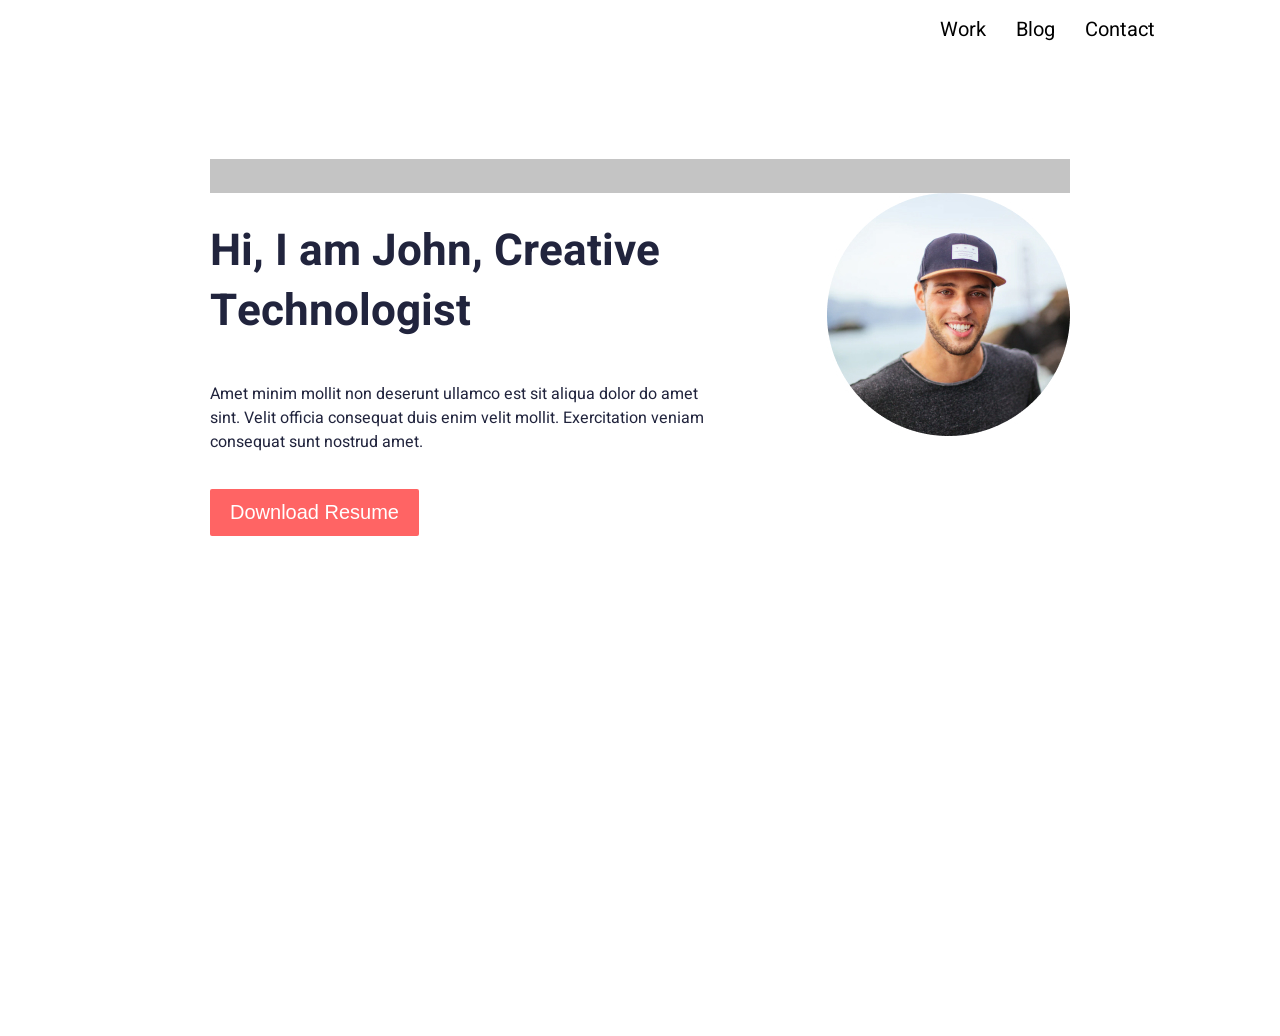
==== index.html @ 3104b274 "first commit" ====
<!doctype html>
<html lang="en">
  <head>
    <meta charset="UTF-8" />
    <meta name="viewport" content="width=device-width, initial-scale=1.0" />
    <title>Work</title>
    <link rel="preconnect" href="https://fonts.googleapis.com" />
    <link rel="preconnect" href="https://fonts.gstatic.com" crossorigin />
    <link
      href="https://fonts.googleapis.com/css2?family=Heebo:wght@100..900&display=swap"
      rel="stylesheet"
    />
    <link rel="stylesheet" href="style.css" />
  </head>
  <body>
    <header>
      <nav class="menu">
        <button class="burger"></button>
        <a href="#" class="active">Work</a>
        <a href="#">Blog</a>
        <a href="#">Contact</a>
      </nav>
      <div class="container about-user">
        <div>
          <h1>Hi, I am John, Creative Technologist</h1>
          <p>
            Amet minim mollit non deserunt ullamco est sit aliqua dolor do amet
            sint. Velit officia consequat duis enim velit mollit. Exercitation
            veniam consequat sunt nostrud amet.
          </p>
          <button class="btn">Download Resume</button>
        </div>
        <img src="images/avatar.jpg" alt="My photo" />
      </div>
    </header>
    <div style="height: 500px"></div>
  </body>
</html>
---- style.css ----
* {
  box-sizing: border-box;
}
body {
  margin: 0;
  font-family: "Heebo", sans-serif;
  color: #21243d;
}

.container {
  max-width: 860px;
  margin: 0 auto;
}

h1 {
  font-weight: 700;
  font-size: 44px;
  line-height: 60px;
}
h3 {
  font-size: 30px;
  margin-bottom: 15px;
}

p {
  font-weight: 400;
  font-size: 16px;
  line-height: 24px;
  margin: 0;
}

.active {
  color: #ff6464;
}
/*Common styles end */

/*Header styles start */
.menu {
  display: flex;
  justify-content: flex-end;
  max-width: 1150px;
  margin: 0 auto;
  padding: 0 45px;
  margin-bottom: 100px;
}

.menu a {
  padding: 15px;
  font-size: 20px;
  text-decoration: none;
  color: #000;
}

.about-user {
  display: flex;
  justify-content: space-between;
  border-top: 34px solid #c4c4c4;
}

.about-user div {
  width: 500px;
}
.about-user img {
  width: 243px;
  height: 243px;
}

.btn {
  background: #ff6464;
  border-radius: 2px;
  border: none;
  color: #fff;
  font-size: 20px;
  padding: 12px 20px;
  margin-top: 35px;
}
.burger {
  width: 30px;
  height: 20px;
  margin-left: auto;
  display: none;
  border: none;
  background-image: url("images/menu.svg");
  background-color: transparent;
}

@media (max-width: 768px) {
  .about-user {
    flex-direction: column;
    align-items: center;
    border: none;
  }
  .about-user div {
    order: 1;
    text-align: center;
    width: auto;
  }

  .burger {
    display: block;
  }
  .about-user img {
    width: 180px;
    height: 180px;
    margin-bottom: 50px;
    box-shadow: -3px 10px 0 #edf7fa;
    border-radius: 50%;
  }
  .menu {
    padding-top: 20px;
  }
  .menu a {
    display: none;
  }

  h1 {
    font-size: 32px;
    line-height: 40px;
  }
  p {
    font-size: 16px;
    line-height: 24px;
  }
}

/* BLOG PAGE */
.post {
  border-bottom: 1px solid gray;
  padding-bottom: 30px;
}
.post p {
  margin-top: 15px;
}
.date {
  font-size: 20px;
  border-right: 1px solid #000;
  padding-right: 25px;
  line-height: 30px;
}
.topic {
  font-size: 20px;
  color: #8695a4;
  padding-left: 20px;
  line-height: 30px;
}
p {
  padding-top: 10px;
}
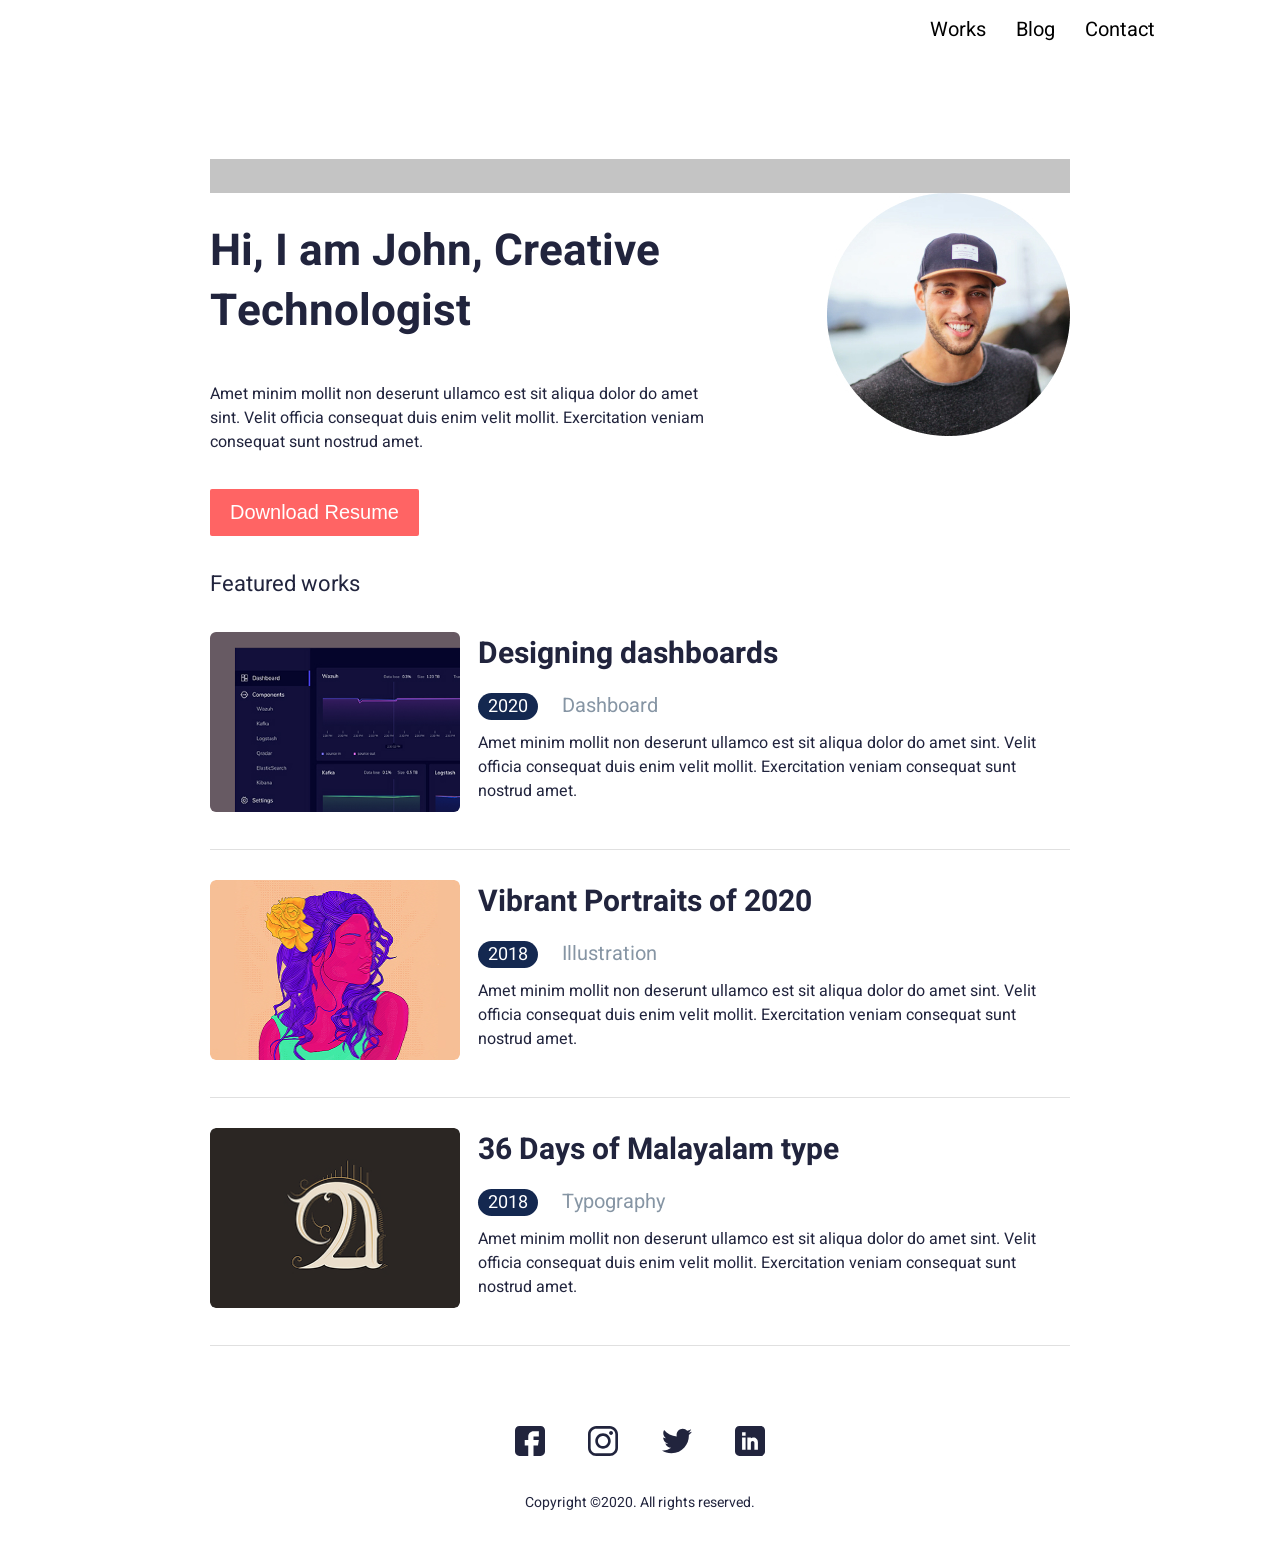
==== commit 0ab7176b: "Add footer and social media links to multiple pages; update navigation links" ====
--- a/index.html
+++ b/index.html
@@ -3,7 +3,7 @@
   <head>
     <meta charset="UTF-8" />
     <meta name="viewport" content="width=device-width, initial-scale=1.0" />
-    <title>Work</title>
+    <title>Main page</title>
     <link rel="preconnect" href="https://fonts.googleapis.com" />
     <link rel="preconnect" href="https://fonts.gstatic.com" crossorigin />
     <link
@@ -16,8 +16,8 @@
     <header>
       <nav class="menu">
         <button class="burger"></button>
-        <a href="#" class="active">Work</a>
-        <a href="#">Blog</a>
+        <a href="works.html">Works</a>
+        <a href="blog.html">Blog</a>
         <a href="#">Contact</a>
       </nav>
       <div class="container about-user">
@@ -33,6 +33,86 @@
         <img src="images/avatar.jpg" alt="My photo" />
       </div>
     </header>
-    <div style="height: 500px"></div>
+    <section>
+      <div class="container">
+        <h2>Featured works</h2>
+        <div class="featured-works">
+          <div class="work">
+            <a href="/works-pages/article-page.html">
+              <img src="images/1.jpg" alt="image"
+            /></a>
+            <div class="description">
+              <h3>
+                <a href="/works-pages/article-page.html"
+                  >Designing dashboards</a
+                >
+              </h3>
+              <span class="badge">2020</span>
+              <span class="topic">Dashboard</span>
+              <p>
+                Amet minim mollit non deserunt ullamco est sit aliqua dolor do
+                amet sint. Velit officia consequat duis enim velit mollit.
+                Exercitation veniam consequat sunt nostrud amet.
+              </p>
+            </div>
+            <!-- description -->
+          </div>
+          <!-- work -->
+          <div class="work">
+            <a href="works-pages/article-page1.html">
+              <img src="images/3.jpg" alt="image"
+            /></a>
+            <div class="description">
+              <h3>
+                <a href="/works-pages/article-page1.html"
+                  >Vibrant Portraits of 2020</a
+                >
+              </h3>
+              <span class="badge">2018</span>
+              <span class="topic">Illustration</span>
+              <p>
+                Amet minim mollit non deserunt ullamco est sit aliqua dolor do
+                amet sint. Velit officia consequat duis enim velit mollit.
+                Exercitation veniam consequat sunt nostrud amet.
+              </p>
+            </div>
+            <!-- description -->
+          </div>
+          <!-- work -->
+          <div class="work">
+            <a href="works-pages/article-page2.html">
+              <img src="images/2.jpg" alt="image"
+            /></a>
+            <div class="description">
+              <h3>
+                <a href="/works-pages/article-page2.html"
+                  >36 Days of Malayalam type</a
+                >
+              </h3>
+              <span class="badge">2018</span>
+              <span class="topic">Typography</span>
+              <p>
+                Amet minim mollit non deserunt ullamco est sit aliqua dolor do
+                amet sint. Velit officia consequat duis enim velit mollit.
+                Exercitation veniam consequat sunt nostrud amet.
+              </p>
+            </div>
+            <!-- description -->
+          </div>
+          <!-- work -->
+        </div>
+        <!-- featured works -->
+      </div>
+      <!-- container -->
+    </section>
+    <footer>
+      <div class="socials">
+        <a href="https://www.facebook.com" class="icon fb"></a>
+        <a href="https://www.instagram.com" class="icon inst"></a>
+        <a href="https://x.com" class="icon tw"></a>
+        <a href="https://www.linkedin.com" class="icon lin"></a>
+      </div>
+      <p>Copyright ©2020. All rights reserved.</p>
+    </footer>
   </body>
 </html>
--- a/style.css
+++ b/style.css
@@ -17,9 +17,20 @@
   font-size: 44px;
   line-height: 60px;
 }
+
+h2 {
+  font-size: 22px;
+  line-height: 60px;
+  font-weight: 400;
+}
 h3 {
   font-size: 30px;
   margin-bottom: 15px;
+}
+
+h3 a {
+  text-decoration: none;
+  color: #21243d;
 }
 
 p {
@@ -30,11 +41,11 @@
 }
 
 .active {
-  color: #ff6464;
-}
-/*Common styles end */
-
-/*Header styles start */
+  color: #ff6464 !important;
+}
+/*COMMON STYLES END */
+
+/* HEADER STYLES START */
 .menu {
   display: flex;
   justify-content: flex-end;
@@ -124,6 +135,9 @@
 }
 
 /* BLOG PAGE */
+p {
+  padding-top: 10px;
+}
 .post {
   border-bottom: 1px solid gray;
   padding-bottom: 30px;
@@ -143,6 +157,177 @@
   padding-left: 20px;
   line-height: 30px;
 }
-p {
-  padding-top: 10px;
-}
+
+@media (max-width: 768px) {
+  h3 {
+    font-size: 26px;
+  }
+  .container {
+    padding: 0 18px;
+  }
+  .date {
+    font-size: 16px;
+    padding-right: 15px;
+  }
+  .topic {
+    font-size: 16px;
+    padding-left: 15px;
+  }
+}
+
+/* FEATURED WORKS */
+.featured-works {
+  /* border: 2px solid red; */
+}
+.work {
+  /* border: 2px solid blue; */
+  display: flex;
+  padding-bottom: 30px;
+  margin-bottom: 30px;
+  border-bottom: 1px solid #e0e0e0;
+}
+.work img {
+  border-radius: 6px;
+  width: 250px;
+  height: 180px;
+  margin-right: 18px;
+}
+
+.work h3 {
+  margin-top: 0;
+}
+
+.badge {
+  background-color: #142850;
+  color: white;
+  font-size: 18px;
+  border-radius: 16px;
+  padding: 0px 10px;
+}
+work p {
+  margin-top: 25px;
+}
+
+@media (max-width: 768px) {
+  .featured-works {
+    display: flex;
+    flex-direction: column;
+    align-items: center;
+  }
+  h2 {
+    text-align: center;
+  }
+  .work {
+    flex-direction: column;
+    width: 345px;
+  }
+  .work img {
+    width: 100%;
+    margin: 10px 0px;
+  }
+  .works-page h3 {
+    font-size: 24px;
+  }
+}
+
+/* ARTICLE PAGE */
+.article-page .container {
+  max-width: 680px;
+}
+
+.article-page h1 {
+  font-size: 34px;
+  min-width: 500px;
+}
+.article-badge {
+  background: #ff7c7c;
+  color: white;
+  font-size: 18px;
+  font-weight: bold;
+  border-radius: 16px;
+  padding: 0px 10px;
+  margin-right: 17px;
+  margin-bottom: 25px;
+  display: inline-block;
+}
+
+.article-topic {
+  font-size: 20px;
+}
+
+.article-page img {
+  width: 100%;
+  margin-bottom: 27px;
+}
+
+.article-page h2 {
+  font-size: 30px;
+  font-weight: 700;
+}
+
+.article-page h3 {
+  font-size: 24px;
+}
+
+@media (max-width: 768px) {
+  .article-page h1 {
+    font-size: 30px;
+  }
+
+  .article-topic {
+    font-size: 18px;
+  }
+
+  .article-page h2 {
+    font-size: 26px;
+    text-align: left;
+  }
+
+  .article-page h3 {
+    font-size: 20px;
+  }
+}
+
+footer {
+  text-align: center;
+  padding: 50px 0;
+}
+
+footer p {
+  font-size: 14px;
+}
+
+.socials {
+  /* border: 2px solid #000; */
+  width: 250px;
+  margin: 0 auto;
+  display: flex;
+  justify-content: space-between;
+}
+
+.socials a {
+  width: 30px;
+  height: 30px;
+  /* border: 1px solid green; */
+  margin-bottom: 25px;
+}
+
+.icon {
+  background-size: 100% 100%;
+  background-repeat: no-repeat;
+}
+.fb {
+  background-image: url("/images/socials-icons/fb.svg");
+}
+
+.inst {
+  background-image: url("/images/socials-icons/insta.svg");
+}
+
+.tw {
+  background-image: url("/images/socials-icons/twitter.svg");
+}
+
+.lin {
+  background-image: url("/images/socials-icons/linkedin.svg");
+}
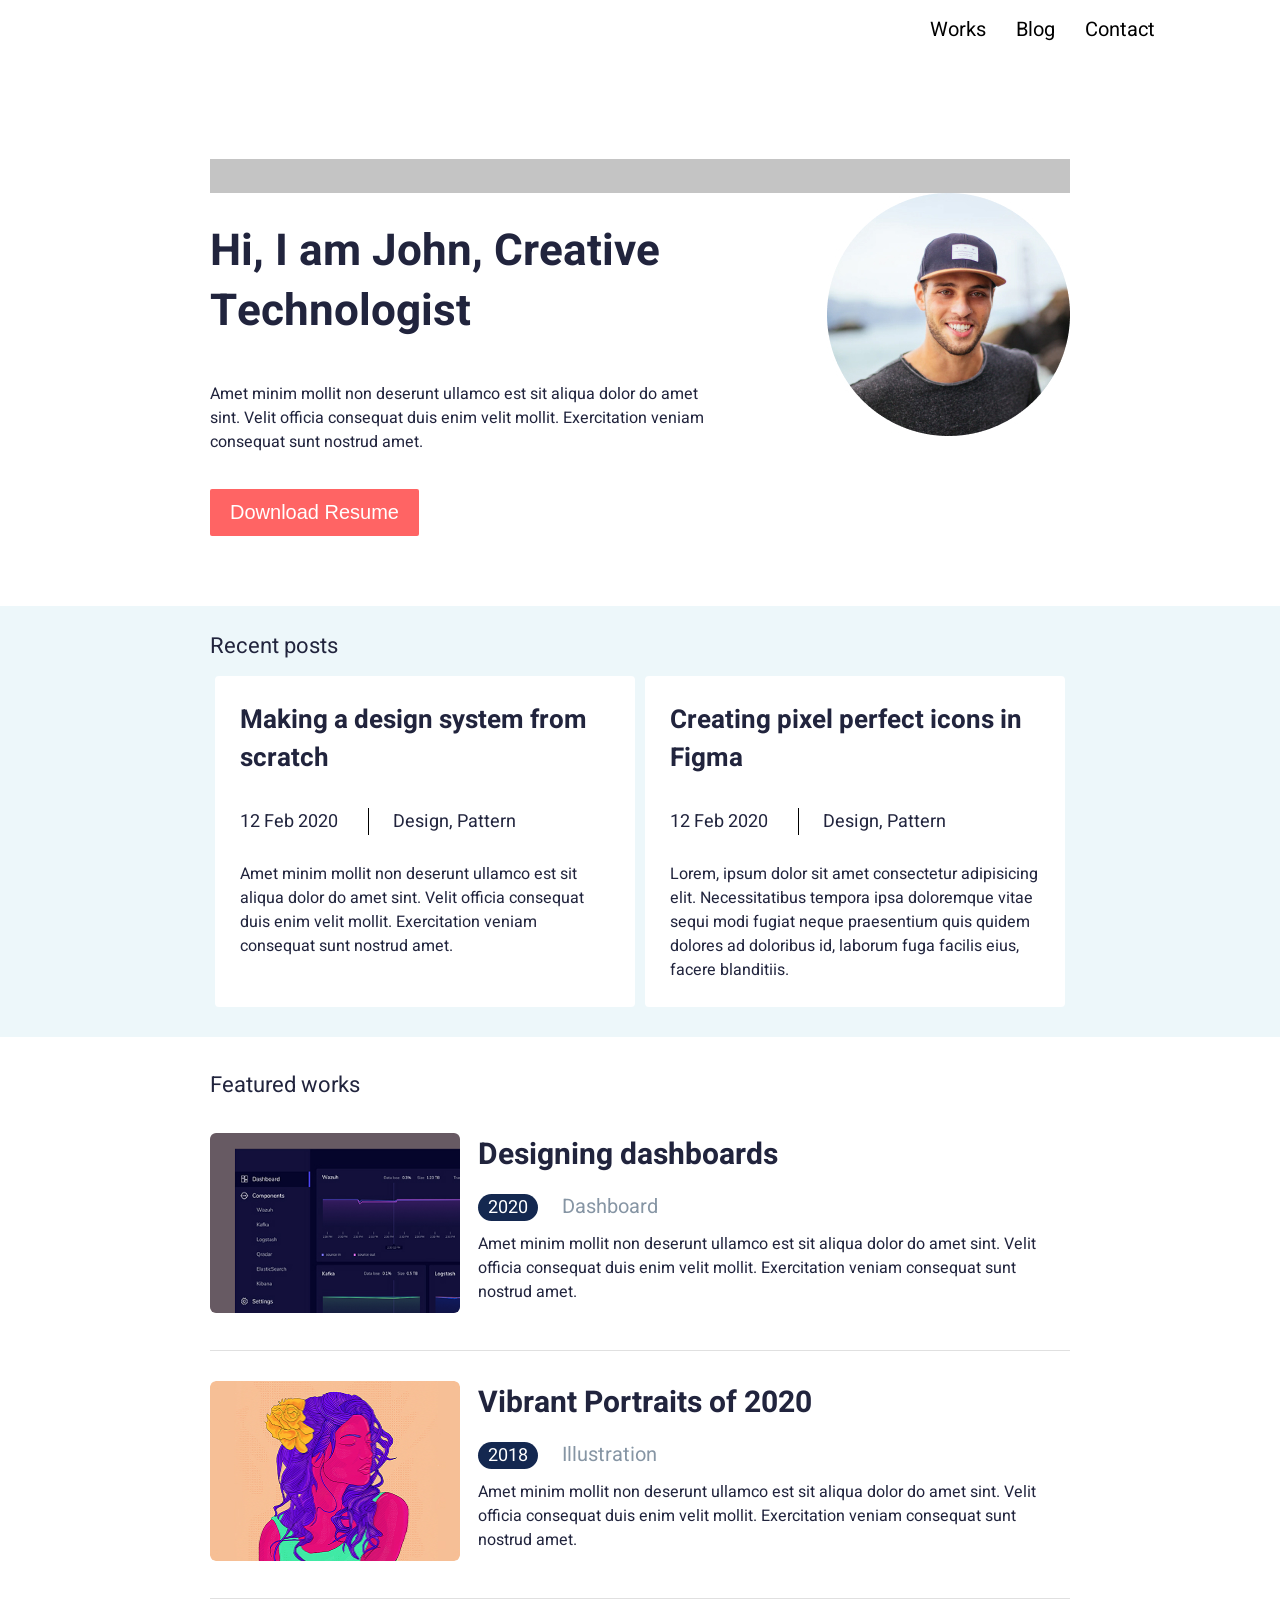
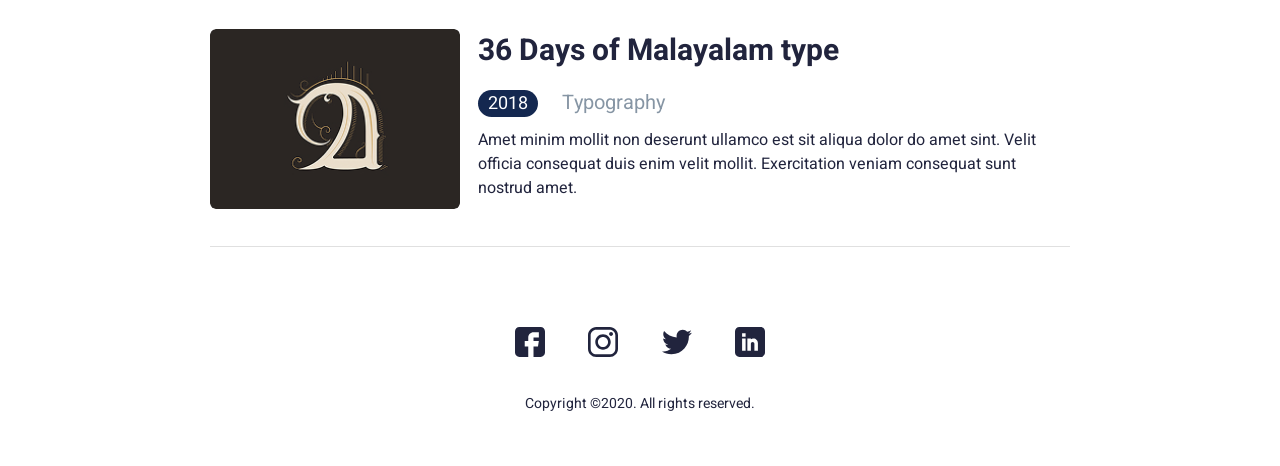
==== commit d226176f: "Add recent posts section with styling and layout adjustments" ====
--- a/index.html
+++ b/index.html
@@ -33,6 +33,35 @@
         <img src="images/avatar.jpg" alt="My photo" />
       </div>
     </header>
+    <section class="section-posts">
+      <div class="container">
+        <h2>Recent posts</h2>
+        <div class="blocks-posts">
+          <div class="post">
+            <h4>Making a design system from scratch</h4>
+            <span class="date">12 Feb 2020</span>
+            <span class="topic">Design, Pattern</span>
+            <p>
+              Amet minim mollit non deserunt ullamco est sit aliqua dolor do
+              amet sint. Velit officia consequat duis enim velit mollit.
+              Exercitation veniam consequat sunt nostrud amet.
+            </p>
+          </div>
+
+          <!-- post -->
+          <div class="post">
+            <h4>Creating pixel perfect icons in Figma</h4>
+            <span class="date">12 Feb 2020</span>
+            <span class="topic">Design, Pattern</span>
+            <p>
+             Lorem, ipsum dolor sit amet consectetur adipisicing elit. Necessitatibus tempora ipsa doloremque vitae sequi modi fugiat neque praesentium quis quidem dolores ad doloribus id, laborum fuga facilis eius, facere blanditiis.
+            </p>
+          </div>
+        </div>
+        <!-- block post -->
+      </div>
+      <!-- container -->
+    </section>
     <section>
       <div class="container">
         <h2>Featured works</h2>
--- a/style.css
+++ b/style.css
@@ -46,6 +46,9 @@
 /*COMMON STYLES END */
 
 /* HEADER STYLES START */
+header {
+  padding-bottom: 70px;
+}
 .menu {
   display: flex;
   justify-content: flex-end;
@@ -96,6 +99,9 @@
 }
 
 @media (max-width: 768px) {
+  header {
+    padding-bottom: 60px;
+  }
   .about-user {
     flex-direction: column;
     align-items: center;
@@ -133,13 +139,61 @@
     line-height: 24px;
   }
 }
-
+/* SECTION POSTS */
+.section-posts {
+  background: #edf7fa;
+  padding-bottom: 15px;
+  padding-top: 10px;
+}
+.section-posts h2 {
+  margin: 0;
+}
+
+.blocks-posts {
+  display: flex;
+  justify-content: space-around;
+  flex-wrap: wrap;
+}
+h4 {
+  margin: 0;
+  margin-bottom: 30px;
+  font-size: 26px;
+  line-height: 38px;
+}
+.blocks-posts .post {
+  background-color: #fff;
+  max-width: 420px;
+  border-radius: 4px;
+  padding: 25px;
+  margin-bottom: 15px;
+}
+
+.blocks-posts span {
+  font-size: 18px;
+  color: #21243d;
+  padding-right: 30px;
+}
+
+.post {
+  width: 420px;
+  border-radius: 4px;
+}
+@media (max-width: 768px) {
+  h4 {
+    font-size: 22px;
+  }
+
+  .blocks-posts span {
+    font-size: 16px;
+  }
+}
+/* SECTION POST END */
 /* BLOG PAGE */
 p {
   padding-top: 10px;
 }
 .post {
-  border-bottom: 1px solid gray;
+  /* border-bottom: 1px solid gray; */
   padding-bottom: 30px;
 }
 .post p {
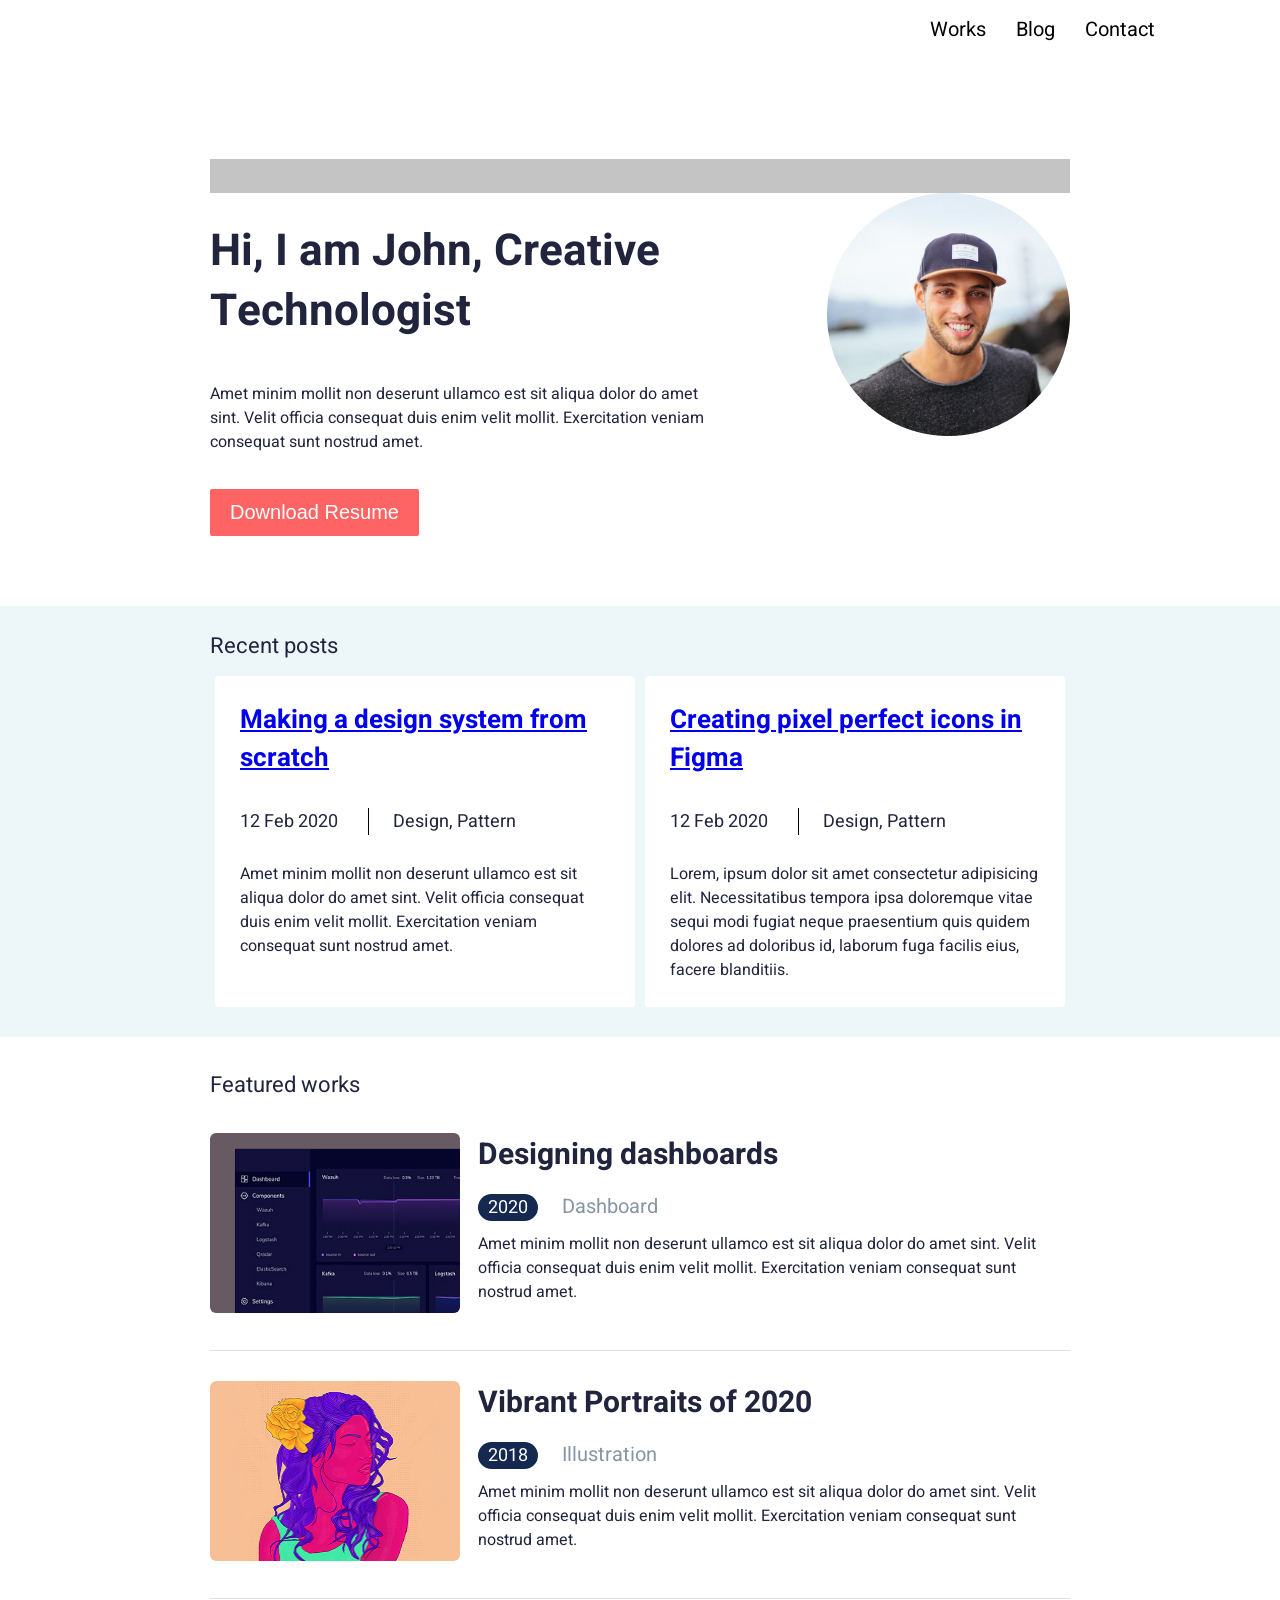
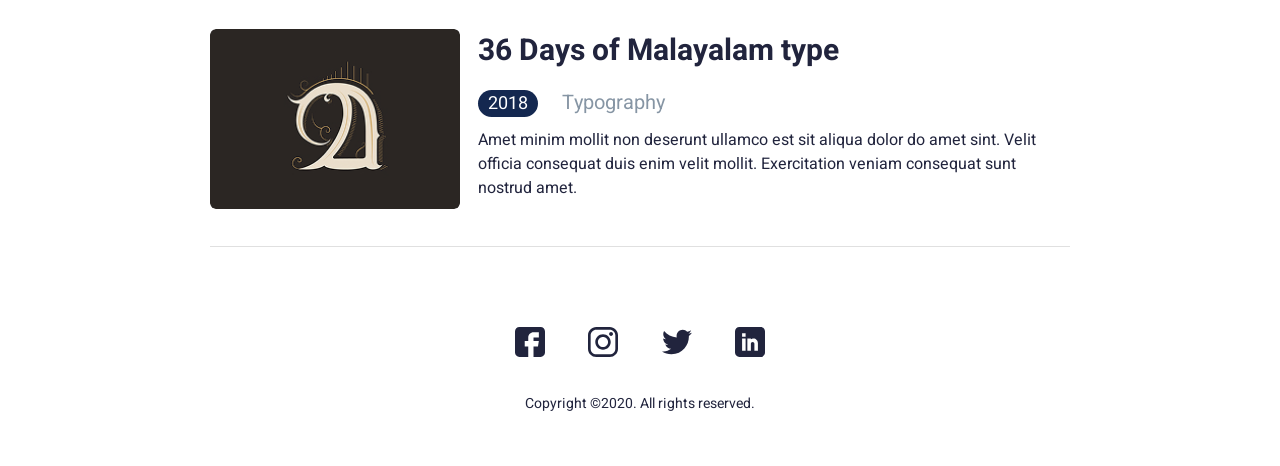
==== commit c5ba1111: "Update blog and index pages with links for post titles; add styling for links" ====
--- a/index.html
+++ b/index.html
@@ -38,7 +38,7 @@
         <h2>Recent posts</h2>
         <div class="blocks-posts">
           <div class="post">
-            <h4>Making a design system from scratch</h4>
+            <h4><a href="#">Making a design system from scratch</a></h4>
             <span class="date">12 Feb 2020</span>
             <span class="topic">Design, Pattern</span>
             <p>
@@ -50,11 +50,14 @@
 
           <!-- post -->
           <div class="post">
-            <h4>Creating pixel perfect icons in Figma</h4>
+            <h4><a href="#">Creating pixel perfect icons in Figma</a></h4>
             <span class="date">12 Feb 2020</span>
             <span class="topic">Design, Pattern</span>
             <p>
-             Lorem, ipsum dolor sit amet consectetur adipisicing elit. Necessitatibus tempora ipsa doloremque vitae sequi modi fugiat neque praesentium quis quidem dolores ad doloribus id, laborum fuga facilis eius, facere blanditiis.
+              Lorem, ipsum dolor sit amet consectetur adipisicing elit.
+              Necessitatibus tempora ipsa doloremque vitae sequi modi fugiat
+              neque praesentium quis quidem dolores ad doloribus id, laborum
+              fuga facilis eius, facere blanditiis.
             </p>
           </div>
         </div>
--- a/style.css
+++ b/style.css
@@ -181,6 +181,11 @@
 @media (max-width: 768px) {
   h4 {
     font-size: 22px;
+  }
+
+  h4 a {
+    color: #21243d;
+    text-decoration: none;
   }
 
   .blocks-posts span {
